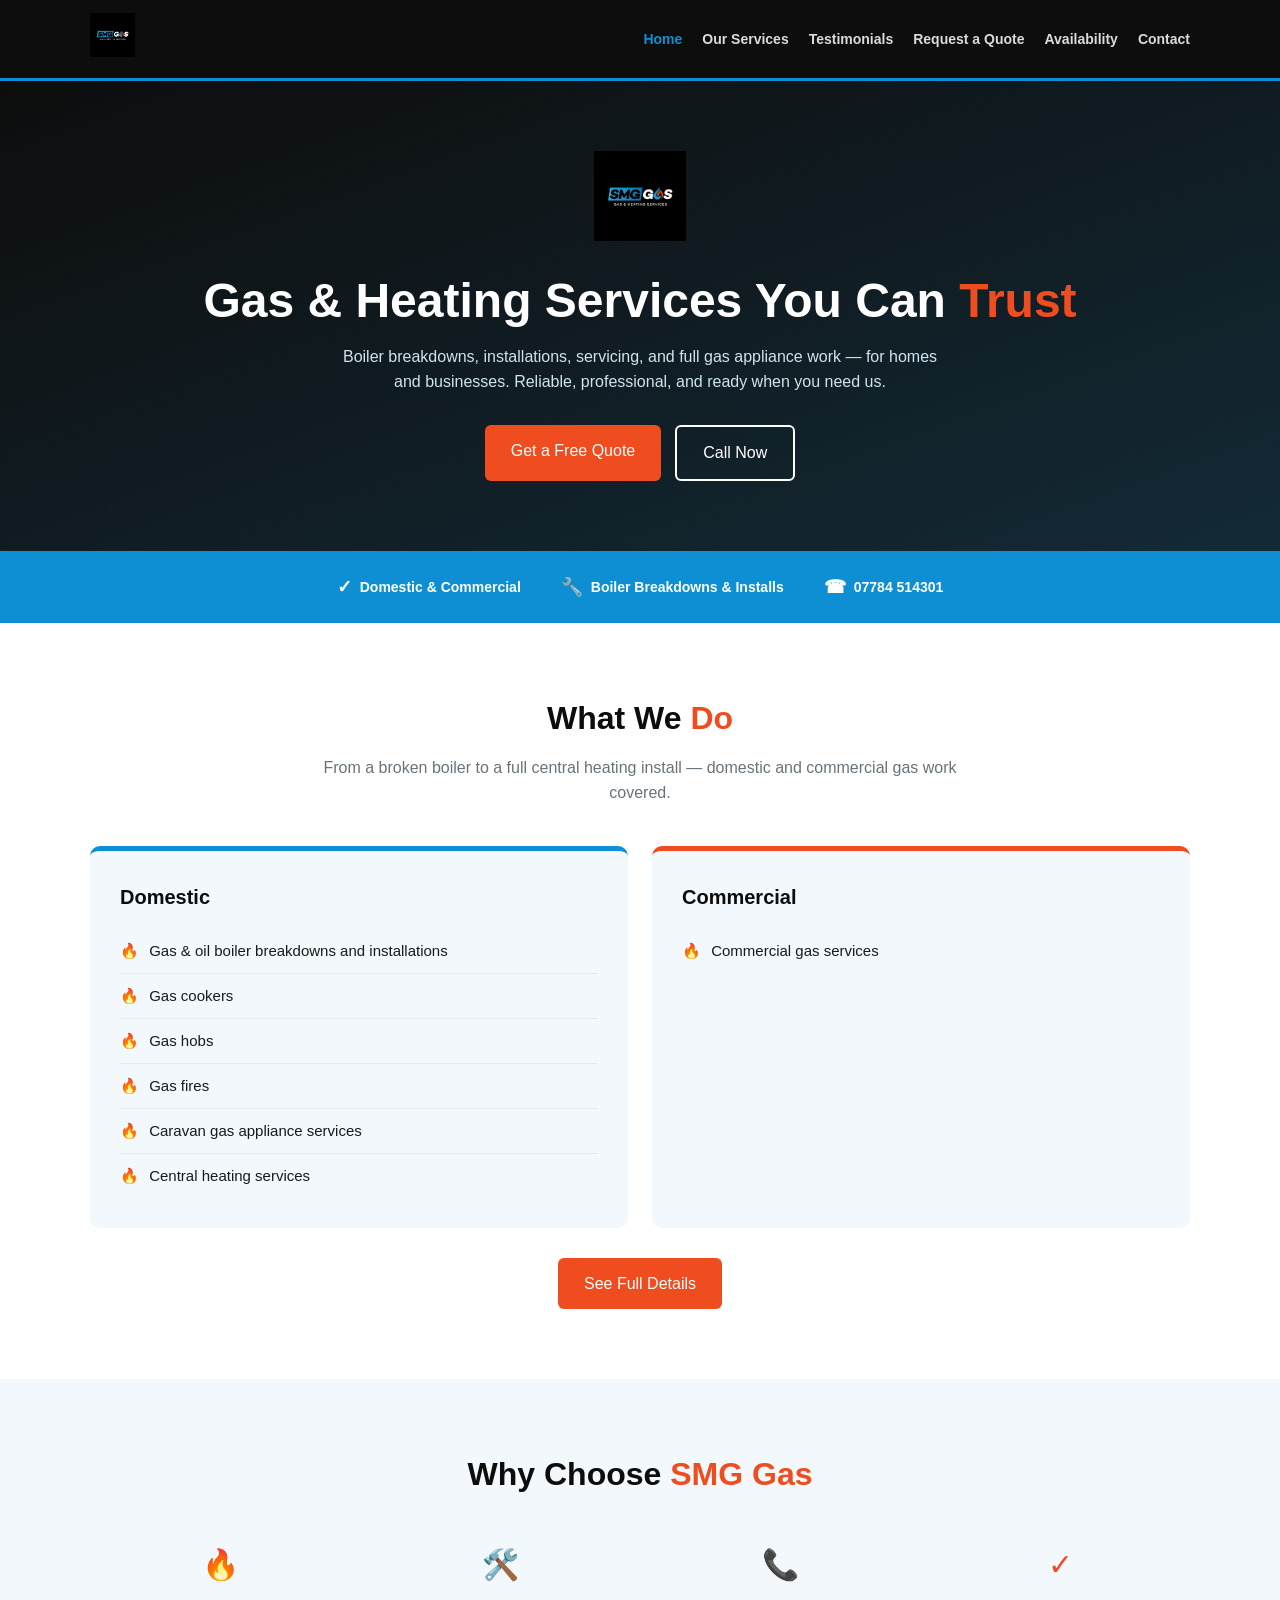
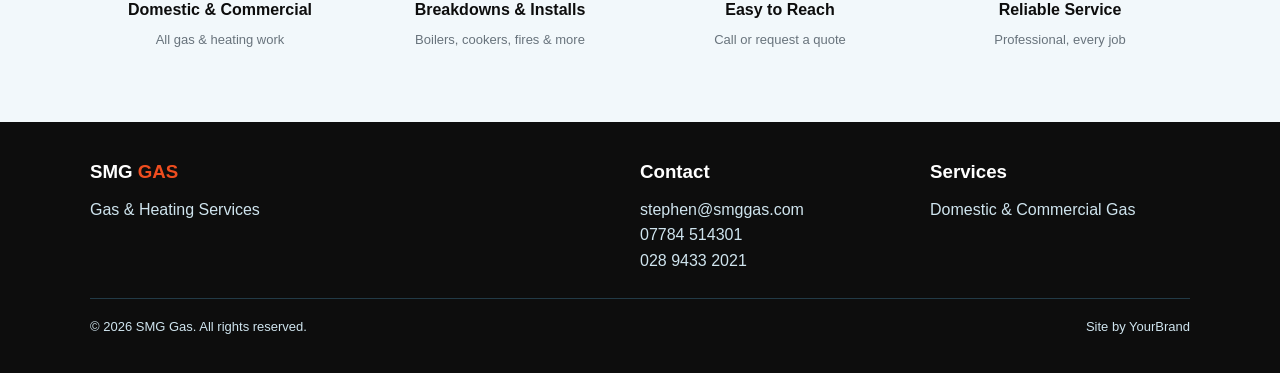
==== index.html @ 40b580d5 "Add files via upload" ====
<!DOCTYPE html>
<html lang="en">
<head>
<meta charset="UTF-8">
<meta name="viewport" content="width=device-width, initial-scale=1.0">
<title>SMG Gas | Gas &amp; Heating Services</title>
<link rel="icon" type="image/png" href="logo-dark.png">
<link rel="stylesheet" href="styles.css">
</head>
<body>

<header>
  <div class="container nav">
    <a class="brand" href="index.html">
      <img src="logo-dark.png" alt="SMG Gas logo">
    </a>
    <nav class="site-links">
      <a href="index.html" class="active">Home</a>
      <a href="services.html">Our Services</a>
      <a href="testimonials.html">Testimonials</a>
      <a href="quote.html">Request a Quote</a>
      <a href="availability.html">Availability</a>
      <a href="contact.html">Contact</a>
    </nav>
  </div>
</header>

<main>
<section class="hero">
  <img src="logo-dark.png" alt="SMG Gas" class="hero-logo">
  <h1>Gas &amp; Heating Services You Can <span>Trust</span></h1>
  <p>Boiler breakdowns, installations, servicing, and full gas appliance work — for homes and businesses. Reliable, professional, and ready when you need us.</p>
  <div class="hero-btn-row">
    <a href="quote.html" class="btn btn-primary">Get a Free Quote</a>
    <a href="tel:07784514301" class="btn btn-outline">Call Now</a>
  </div>
</section>

<div class="trust-strip">
  <div class="container trust-row">
    <div class="trust-item"><span class="icon">✓</span> Domestic &amp; Commercial</div>
    <div class="trust-item"><span class="icon">🔧</span> Boiler Breakdowns &amp; Installs</div>
    <div class="trust-item"><span class="icon">☎</span> 07784 514301</div>
  </div>
</div>

<section>
  <div class="container">
    <div class="section-head">
      <h2>What We <span>Do</span></h2>
      <p>From a broken boiler to a full central heating install — domestic and commercial gas work covered.</p>
    </div>
    <div class="services-split">
      <div class="service-panel">
        <h3>Domestic</h3>
        <ul>
          <li>Gas &amp; oil boiler breakdowns and installations</li>
          <li>Gas cookers</li>
          <li>Gas hobs</li>
          <li>Gas fires</li>
          <li>Caravan gas appliance services</li>
          <li>Central heating services</li>
        </ul>
      </div>
      <div class="service-panel commercial">
        <h3>Commercial</h3>
        <ul>
          <li>Commercial gas services</li>
        </ul>
      </div>
    </div>
    <div style="text-align:center;margin-top:30px">
      <a href="services.html" class="btn btn-primary">See Full Details</a>
    </div>
  </div>
</section>

<section style="background:var(--light)">
  <div class="container">
    <div class="section-head">
      <h2>Why Choose <span>SMG Gas</span></h2>
    </div>
    <div class="why-strip">
      <div class="why-item"><div class="icon-big">🔥</div><strong>Domestic &amp; Commercial</strong><small>All gas &amp; heating work</small></div>
      <div class="why-item"><div class="icon-big">🛠️</div><strong>Breakdowns &amp; Installs</strong><small>Boilers, cookers, fires &amp; more</small></div>
      <div class="why-item"><div class="icon-big">📞</div><strong>Easy to Reach</strong><small>Call or request a quote</small></div>
      <div class="why-item"><div class="icon-big">✓</div><strong>Reliable Service</strong><small>Professional, every job</small></div>
    </div>
  </div>
</section>
</main>

<footer>
  <div class="container footer-grid">
    <div>
      <h3>SMG <strong>GAS</strong></h3>
      <p>Gas &amp; Heating Services</p>
    </div>
    <div>
      <h3>Contact</h3>
      <p>stephen@smggas.com</p>
      <p>07784 514301</p>
      <p>028 9433 2021</p>
    </div>
    <div>
      <h3>Services</h3>
      <p>Domestic &amp; Commercial Gas</p>
    </div>
  </div>
  <div class="container footer-bottom">
    <span>© 2026 SMG Gas. All rights reserved.</span>
    <span>Site by YourBrand</span>
  </div>
</footer>

</body>
</html>
---- styles.css ----
:root{
  --blue:#0e8fd4;
  --blue-dark:#0a6a9e;
  --flame:#ef4d1f;
  --black:#0d0d0d;
  --text:#1a1a1a;
  --muted:#68737c;
  --light:#f2f8fb;
  --white:#fff;
  --border:#e2edf3;
}
*{box-sizing:border-box;margin:0;padding:0}
body{font-family:-apple-system,"Segoe UI",Roboto,Helvetica,Arial,sans-serif;color:var(--text);background:#fff;line-height:1.6}
a{text-decoration:none;color:inherit}
.container{width:min(1100px,92%);margin:auto}

/* Header — dark, unlike Azuline's white header */
header{background:var(--black);border-bottom:3px solid var(--blue)}
.nav{min-height:78px;display:flex;align-items:center;justify-content:space-between;gap:20px;flex-wrap:wrap;padding:10px 0}
.brand img{height:44px;width:auto}
nav.site-links{display:flex;gap:20px;font-weight:700;font-size:14px;flex-wrap:wrap}
nav.site-links a{color:#fff;opacity:0.85}
nav.site-links a:hover,nav.site-links a.active{opacity:1;color:var(--blue)}

/* Hero — full-bleed centered, not split grid */
.hero{background:linear-gradient(160deg,var(--black) 0%,#132a36 100%);color:#fff;padding:70px 20px;text-align:center}
.hero img.hero-logo{height:90px;margin-bottom:24px}
.hero h1{font-size:clamp(30px,5vw,48px);line-height:1.15;margin-bottom:16px}
.hero h1 span{color:var(--flame)}
.hero p{max-width:620px;margin:0 auto 30px;color:#cfe4ee;font-size:16px}
.hero-btn-row{display:flex;gap:14px;justify-content:center;flex-wrap:wrap}
.btn{display:inline-block;padding:13px 26px;border-radius:6px;font-weight:800;border:0;cursor:pointer;font:inherit}
.btn-primary{background:var(--flame);color:#fff}
.btn-primary:hover{background:#c93e14}
.btn-outline{background:transparent;color:#fff;border:2px solid #fff}
.btn-outline:hover{background:#fff;color:var(--black)}

/* Trust badge strip — its own horizontal band below hero */
.trust-strip{background:var(--blue);padding:22px 0}
.trust-row{display:flex;justify-content:center;gap:40px;flex-wrap:wrap;text-align:center}
.trust-item{color:#fff;font-weight:700;font-size:14px;display:flex;align-items:center;gap:8px}
.trust-item .icon{font-size:18px}

section{padding:70px 0}
.section-head{text-align:center;max-width:640px;margin:0 auto 40px}
.section-head h2{font-size:32px;color:var(--black)}
.section-head h2 span{color:var(--flame)}
.section-head p{color:var(--muted);margin-top:10px}

/* Services — two side-by-side panels, not a uniform grid */
.services-split{display:grid;grid-template-columns:1fr 1fr;gap:24px}
@media(max-width:800px){.services-split{grid-template-columns:1fr}}
.service-panel{border-radius:10px;padding:30px;background:var(--light);border-top:5px solid var(--blue)}
.service-panel.commercial{border-top-color:var(--flame)}
.service-panel h3{font-size:20px;margin-bottom:16px;color:var(--black)}
.service-panel ul{list-style:none}
.service-panel li{padding:10px 0;border-bottom:1px solid var(--border);font-size:15px}
.service-panel li:last-child{border-bottom:0}
.service-panel li:before{content:"🔥 ";margin-right:6px}

/* Why choose us — icon strip, no card box like Azuline's about-box */
.why-strip{display:grid;grid-template-columns:repeat(4,1fr);gap:20px;text-align:center}
@media(max-width:800px){.why-strip{grid-template-columns:1fr 1fr}}
.why-item .icon-big{font-size:30px;color:var(--flame);margin-bottom:8px}
.why-item strong{display:block;color:var(--black);margin-bottom:4px}
.why-item small{color:var(--muted);font-size:13px}

/* Testimonials */
.testimonial-grid{display:grid;grid-template-columns:repeat(auto-fit,minmax(260px,1fr));gap:20px}
.testimonial-card{background:var(--light);padding:24px;border-radius:10px;border-left:4px solid var(--blue)}
.stars{color:var(--flame);font-size:16px;margin-bottom:10px}
.testimonial-text{font-size:14px;line-height:1.6;margin-bottom:14px}
.testimonial-author{font-weight:800;color:var(--black);font-size:13px}
.testimonial-service{font-weight:400;color:var(--muted)}

/* Quote — single centered column, not split like Azuline's */
.quote-section{background:var(--black);color:#fff}
.quote-inner{max-width:560px;margin:0 auto;text-align:center}
.quote-inner .section-head h2{color:#fff}
.quote-inner .section-head p{color:#cfe4ee}
form{background:#fff;padding:28px;border-radius:10px;color:var(--text);text-align:left;margin-top:20px}
.form-grid{display:grid;grid-template-columns:1fr 1fr;gap:14px}
input,textarea,select{width:100%;padding:12px;border:1px solid var(--border);border-radius:6px;font:inherit}
textarea{min-height:110px;resize:vertical}
.full{grid-column:1/-1}
@media(max-width:520px){.form-grid{grid-template-columns:1fr}.full{grid-column:auto}}

.page-hero{background:linear-gradient(160deg,var(--black) 0%,#132a36 100%);color:#fff;padding:50px 0;text-align:center}
.page-hero h1{font-size:clamp(28px,5vw,42px)}
.page-hero p{color:#cfe4ee;margin-top:8px}

.simple-page{max-width:900px;margin:0 auto;padding:40px 20px 60px}
.page-title{font-size:22px;margin-bottom:20px;font-weight:800}
.page-note{text-align:center;color:var(--muted);font-size:12px;font-style:italic;margin-top:20px}

/* Contact tiles */
.contact-grid{display:grid;grid-template-columns:repeat(auto-fit,minmax(220px,1fr));gap:18px}
.contact-tile{background:var(--light);border-radius:10px;padding:26px;text-align:center;border-top:4px solid var(--blue)}
.contact-tile .icon-big{font-size:26px;color:var(--flame);margin-bottom:10px}

/* Availability calendar (shared pattern, restyled) */
.diary-note{background:#fff3ec;border:1px solid var(--flame);border-radius:8px;padding:18px 20px;margin-bottom:30px;color:var(--black);font-size:14px;font-weight:700}
.calendar-header{display:flex;justify-content:space-between;align-items:center;margin-bottom:16px}
.calendar-nav-btn{background:var(--blue);color:#fff;border:0;border-radius:6px;padding:8px 16px;font-weight:700;cursor:pointer}
.calendar-grid{display:grid;grid-template-columns:repeat(7,1fr);gap:6px;max-width:600px;margin:0 auto}
.calendar-daylabel{text-align:center;font-size:11px;font-weight:800;color:var(--muted);text-transform:uppercase;padding-bottom:6px}
.calendar-day{aspect-ratio:1;display:flex;align-items:center;justify-content:center;border-radius:6px;font-size:13px;font-weight:700}
.calendar-day.day-available{background:#e3f7ea;color:#1a7a45}
.calendar-day.day-unavailable{background:#fbdede;color:#a12626;cursor:pointer}
.calendar-day.day-unavailable:hover{background:#f5c2c2}
.calendar-day.day-other-month{background:transparent;color:#ccc}
.calendar-legend{display:flex;justify-content:center;gap:24px;margin-top:16px;font-size:13px}
.legend-swatch{display:inline-block;width:14px;height:14px;border-radius:3px;margin-right:6px;vertical-align:middle}
.legend-available{background:#e3f7ea}
.legend-unavailable{background:#fbdede}
.hidden{display:none !important}

/* Owner portal */
.owner-portal-page{max-width:700px;margin:0 auto;padding:40px 20px}
.owner-section{background:var(--light);border-radius:10px;padding:24px;margin-bottom:20px}
.owner-portal-page label{font-size:13px;color:var(--muted);display:block;margin:12px 0 6px}
.owner-portal-page input{padding:10px;border-radius:6px;border:1px solid var(--border);font-size:14px;width:100%}
.portal-header{display:flex;justify-content:space-between;align-items:center;margin-bottom:20px}
.secondary-btn{background:none;border:1px solid var(--border);color:var(--text);border-radius:6px;padding:8px 16px;font-size:13px;cursor:pointer}
.appointment-row{display:flex;justify-content:space-between;align-items:center;gap:12px;padding:14px;border:1px solid var(--border);border-radius:8px;font-size:13px;margin-bottom:10px;background:#fff}
.cancel-btn{border-color:#e8b4b4;color:#a12626}
.slot-message{font-size:13px;color:var(--flame);min-height:18px;margin-top:6px}

footer{background:var(--black);color:#cfe4ee;padding:35px 0}
.footer-grid{display:grid;grid-template-columns:2fr 1fr 1fr;gap:30px}
footer h3{color:#fff;margin-bottom:10px}
footer strong{color:var(--flame)}
.footer-bottom{border-top:1px solid #223a46;margin-top:25px;padding-top:18px;font-size:13px;display:flex;justify-content:space-between;flex-wrap:wrap;gap:8px}
@media(max-width:700px){.footer-grid{grid-template-columns:1fr}.footer-bottom{display:block}}
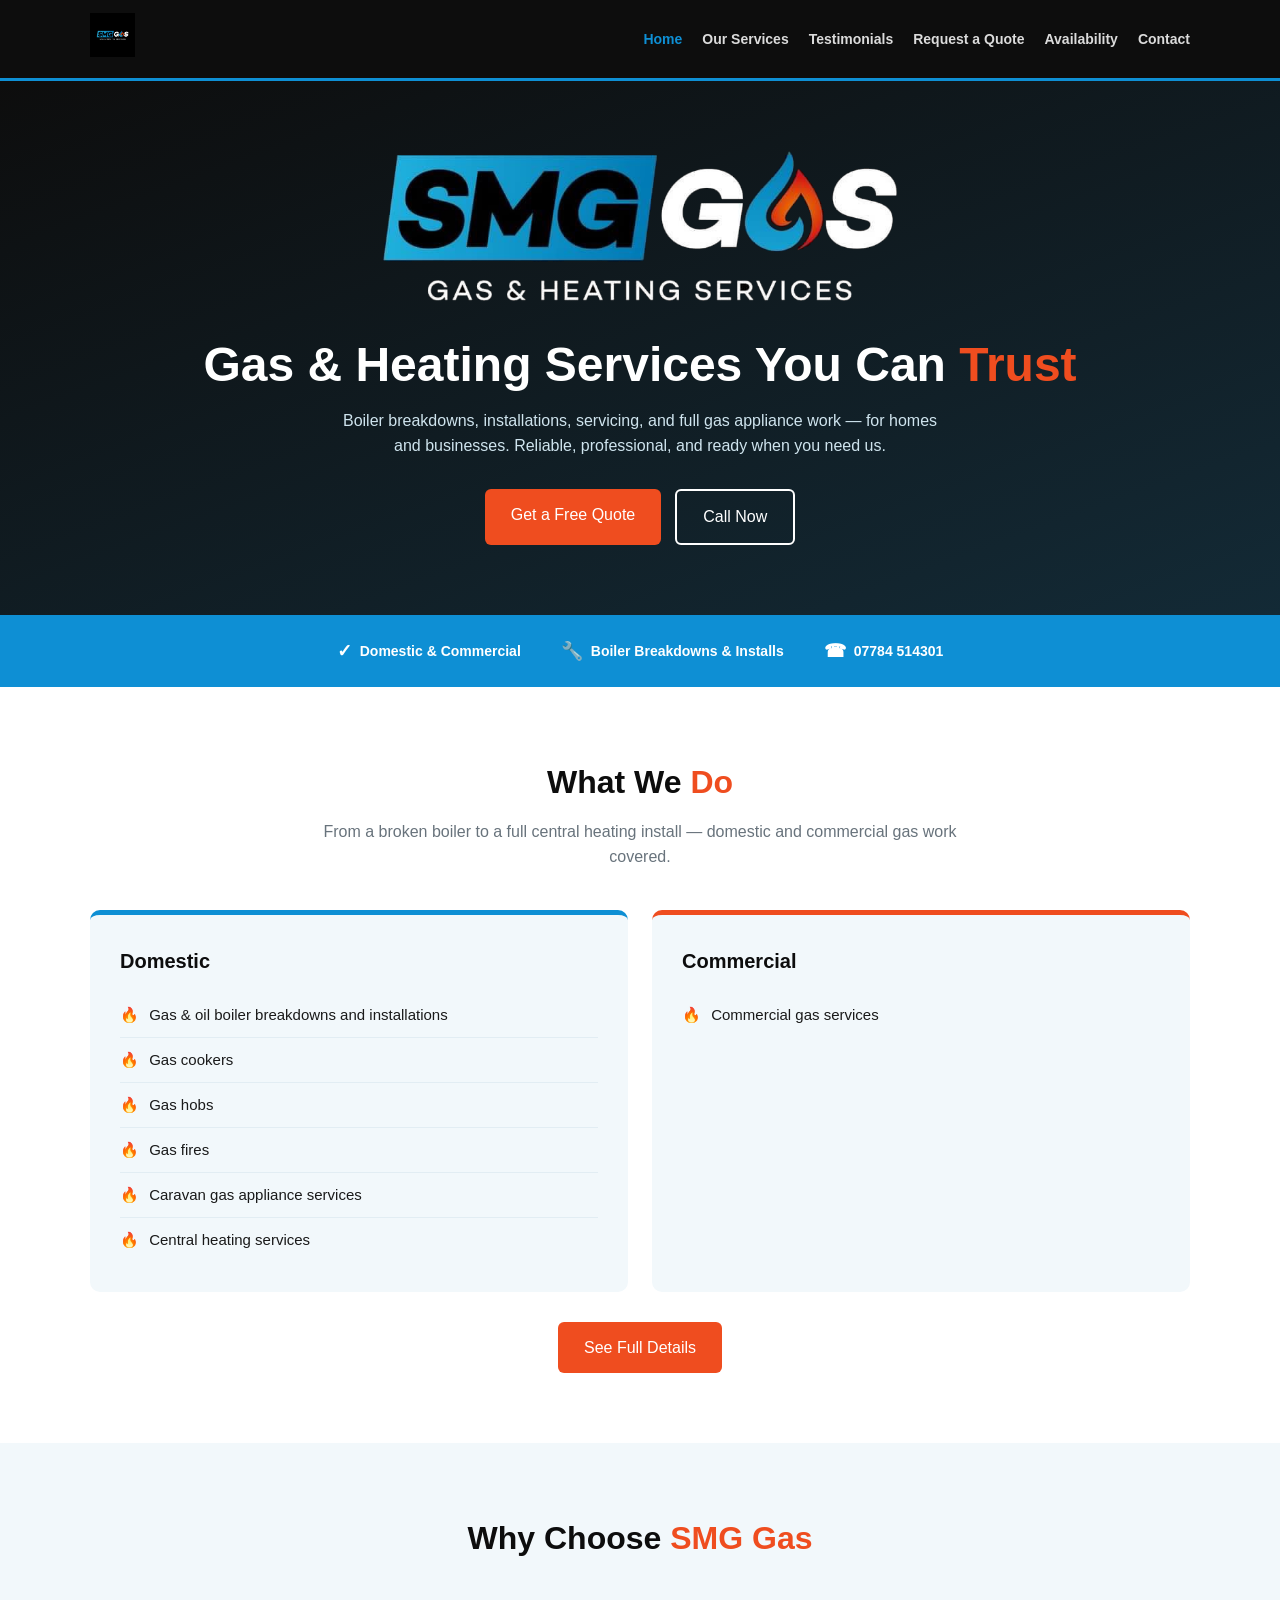
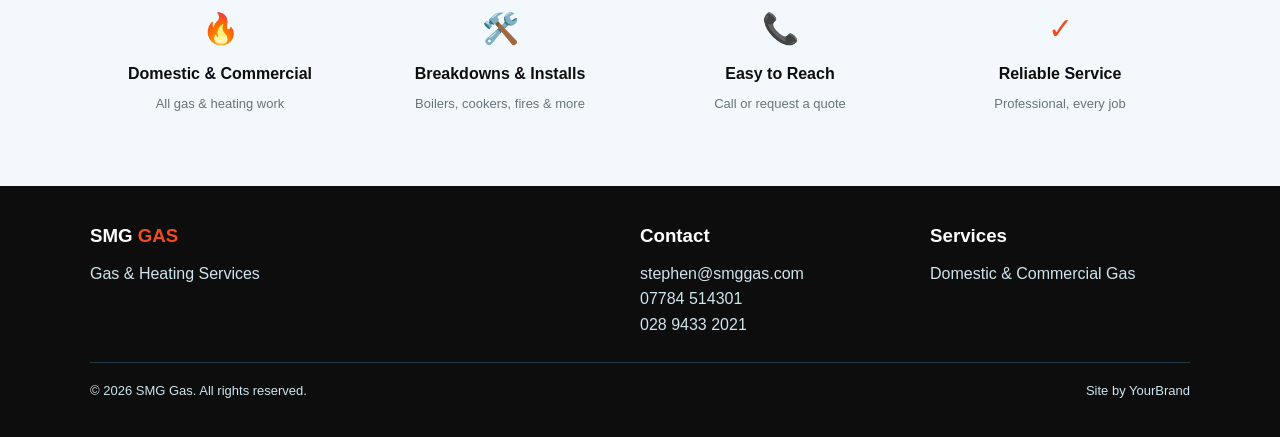
==== commit 8352e8e1: "Add files via upload" ====
--- a/index.html
+++ b/index.html
@@ -27,7 +27,7 @@
 
 <main>
 <section class="hero">
-  <img src="logo-dark.png" alt="SMG Gas" class="hero-logo">
+  <img src="logo-hero.png" alt="SMG Gas" class="hero-logo">
   <h1>Gas &amp; Heating Services You Can <span>Trust</span></h1>
   <p>Boiler breakdowns, installations, servicing, and full gas appliance work — for homes and businesses. Reliable, professional, and ready when you need us.</p>
   <div class="hero-btn-row">
--- a/styles.css
+++ b/styles.css
@@ -24,7 +24,7 @@
 
 /* Hero — full-bleed centered, not split grid */
 .hero{background:linear-gradient(160deg,var(--black) 0%,#132a36 100%);color:#fff;padding:70px 20px;text-align:center}
-.hero img.hero-logo{height:90px;margin-bottom:24px}
+.hero img.hero-logo{height:150px;margin-bottom:28px}
 .hero h1{font-size:clamp(30px,5vw,48px);line-height:1.15;margin-bottom:16px}
 .hero h1 span{color:var(--flame)}
 .hero p{max-width:620px;margin:0 auto 30px;color:#cfe4ee;font-size:16px}
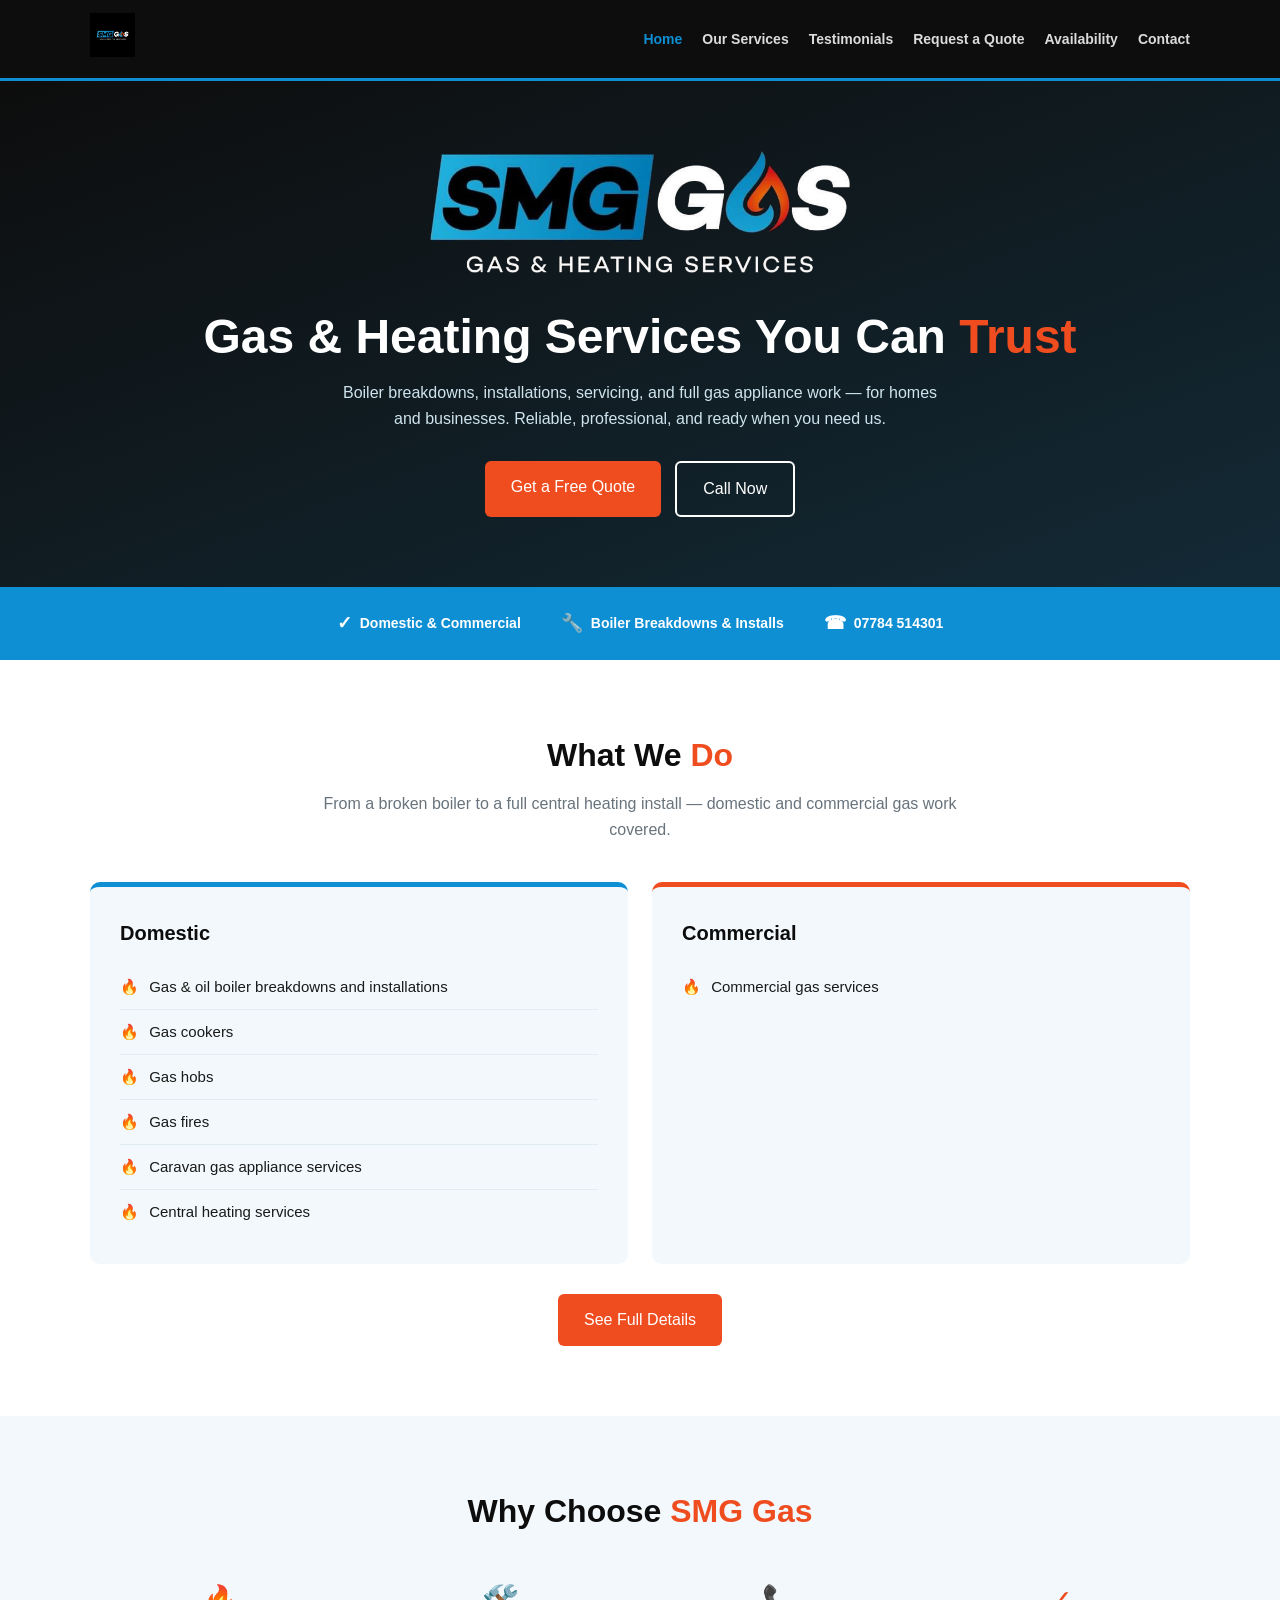
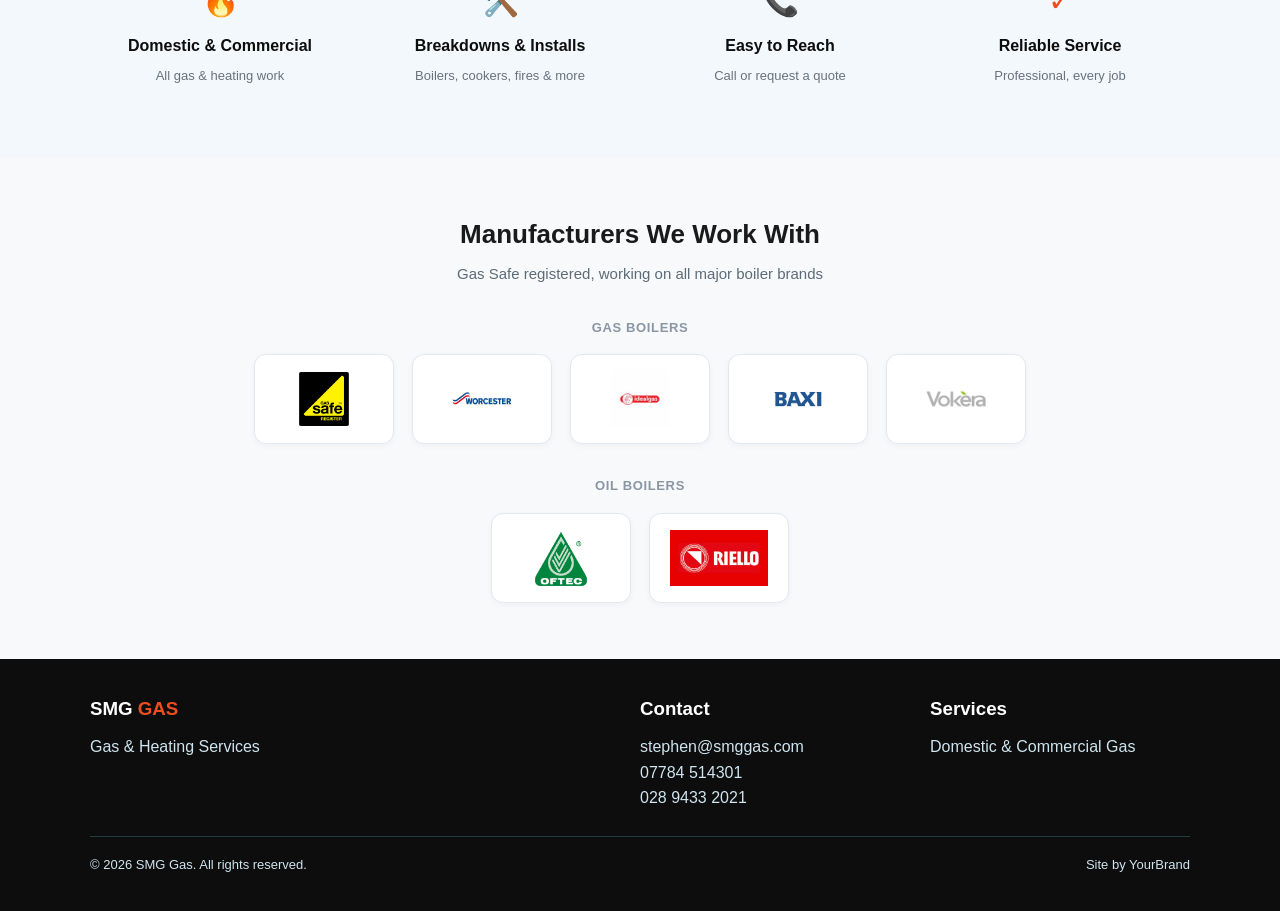
==== commit fd15f885: "Update index.html" ====
--- a/index.html
+++ b/index.html
@@ -88,6 +88,29 @@
     </div>
   </div>
 </section>
+  <section class="brands-section">
+  <div class="brands-inner">
+    <h2 class="brands-heading">Manufacturers We Work With</h2>
+    <p class="brands-subheading">Gas Safe registered, working on all major boiler brands</p>
+    <div class="brands-group">
+      <p class="brands-group-label">Gas Boilers</p>
+      <div class="brands-grid">
+        <div class="brand-badge"><img src="logos/gas-safe-register.png" alt="Gas Safe Register"></div>
+        <div class="brand-badge"><img src="logos/worcester-bosch.png" alt="Worcester Bosch"></div>
+        <div class="brand-badge"><img src="logos/ideal-gas.png" alt="Ideal"></div>
+        <div class="brand-badge"><img src="logos/baxi.png" alt="Baxi"></div>
+        <div class="brand-badge"><img src="logos/vokera.png" alt="Vokèra"></div>
+      </div>
+    </div>
+    <div class="brands-group">
+      <p class="brands-group-label">Oil Boilers</p>
+      <div class="brands-grid">
+        <div class="brand-badge"><img src="logos/oftec.png" alt="OFTEC Registered"></div>
+        <div class="brand-badge"><img src="logos/riello.png" alt="Riello"></div>
+      </div>
+    </div>
+  </div>
+</section>
 </main>
 
 <footer>
@@ -115,3 +138,6 @@
 
 </body>
 </html>
+
+<link rel="stylesheet" href="styles.css">
+<link rel="stylesheet" href="SNIPPET-TO-ADD.css">
--- a/styles.css
+++ b/styles.css
@@ -10,7 +10,7 @@
   --border:#e2edf3;
 }
 *{box-sizing:border-box;margin:0;padding:0}
-body{font-family:-apple-system,"Segoe UI",Roboto,Helvetica,Arial,sans-serif;color:var(--text);background:#fff;line-height:1.6}
+body{font-family:-apple-system,"Segoe UI",Roboto,Helvetica,Arial,sans-serif;color:var(--text);background:#fff;line-height:1.6;overflow-x:hidden}
 a{text-decoration:none;color:inherit}
 .container{width:min(1100px,92%);margin:auto}
 
@@ -24,7 +24,7 @@
 
 /* Hero — full-bleed centered, not split grid */
 .hero{background:linear-gradient(160deg,var(--black) 0%,#132a36 100%);color:#fff;padding:70px 20px;text-align:center}
-.hero img.hero-logo{height:150px;margin-bottom:28px}
+.hero img.hero-logo{width:min(85%,420px);height:auto;margin-bottom:28px}
 .hero h1{font-size:clamp(30px,5vw,48px);line-height:1.15;margin-bottom:16px}
 .hero h1 span{color:var(--flame)}
 .hero p{max-width:620px;margin:0 auto 30px;color:#cfe4ee;font-size:16px}
--- a/styles.css
+++ b/styles.css
@@ -10,7 +10,7 @@
   --border:#e2edf3;
 }
 *{box-sizing:border-box;margin:0;padding:0}
-body{font-family:-apple-system,"Segoe UI",Roboto,Helvetica,Arial,sans-serif;color:var(--text);background:#fff;line-height:1.6}
+body{font-family:-apple-system,"Segoe UI",Roboto,Helvetica,Arial,sans-serif;color:var(--text);background:#fff;line-height:1.6;overflow-x:hidden}
 a{text-decoration:none;color:inherit}
 .container{width:min(1100px,92%);margin:auto}
 
@@ -24,7 +24,7 @@
 
 /* Hero — full-bleed centered, not split grid */
 .hero{background:linear-gradient(160deg,var(--black) 0%,#132a36 100%);color:#fff;padding:70px 20px;text-align:center}
-.hero img.hero-logo{height:150px;margin-bottom:28px}
+.hero img.hero-logo{width:min(85%,420px);height:auto;margin-bottom:28px}
 .hero h1{font-size:clamp(30px,5vw,48px);line-height:1.15;margin-bottom:16px}
 .hero h1 span{color:var(--flame)}
 .hero p{max-width:620px;margin:0 auto 30px;color:#cfe4ee;font-size:16px}
--- a/SNIPPET-TO-ADD.css
+++ b/SNIPPET-TO-ADD.css
@@ -0,0 +1,78 @@
+/* =========================================================
+   ADD THIS TO THE END OF styles.css
+   Matching CSS for the "Manufacturers We Work With" section
+   ========================================================= */
+
+.brands-section {
+  padding: 56px 20px;
+  background: #f7f9fb;
+  text-align: center;
+}
+
+.brands-inner {
+  max-width: 1000px;
+  margin: 0 auto;
+}
+
+.brands-heading {
+  font-size: 26px;
+  margin: 0 0 6px;
+}
+
+.brands-subheading {
+  color: #5c6b78;
+  margin: 0 0 32px;
+  font-size: 15px;
+}
+
+.brands-group {
+  margin-bottom: 32px;
+}
+
+.brands-group:last-child {
+  margin-bottom: 0;
+}
+
+.brands-group-label {
+  text-transform: uppercase;
+  letter-spacing: 0.05em;
+  font-size: 13px;
+  font-weight: 700;
+  color: #8a96a3;
+  margin: 0 0 16px;
+}
+
+.brands-grid {
+  display: flex;
+  flex-wrap: wrap;
+  justify-content: center;
+  align-items: center;
+  gap: 18px;
+}
+
+.brand-badge {
+  background: #ffffff;
+  border: 1px solid #e2e8f0;
+  border-radius: 12px;
+  padding: 14px 20px;
+  display: flex;
+  align-items: center;
+  justify-content: center;
+  height: 90px;
+  width: 140px;
+  box-shadow: 0 2px 6px rgba(0,0,0,0.04);
+}
+
+.brand-badge img {
+  max-width: 100%;
+  max-height: 100%;
+  object-fit: contain;
+}
+
+@media (max-width: 480px) {
+  .brand-badge {
+    width: 110px;
+    height: 74px;
+    padding: 10px 14px;
+  }
+}
